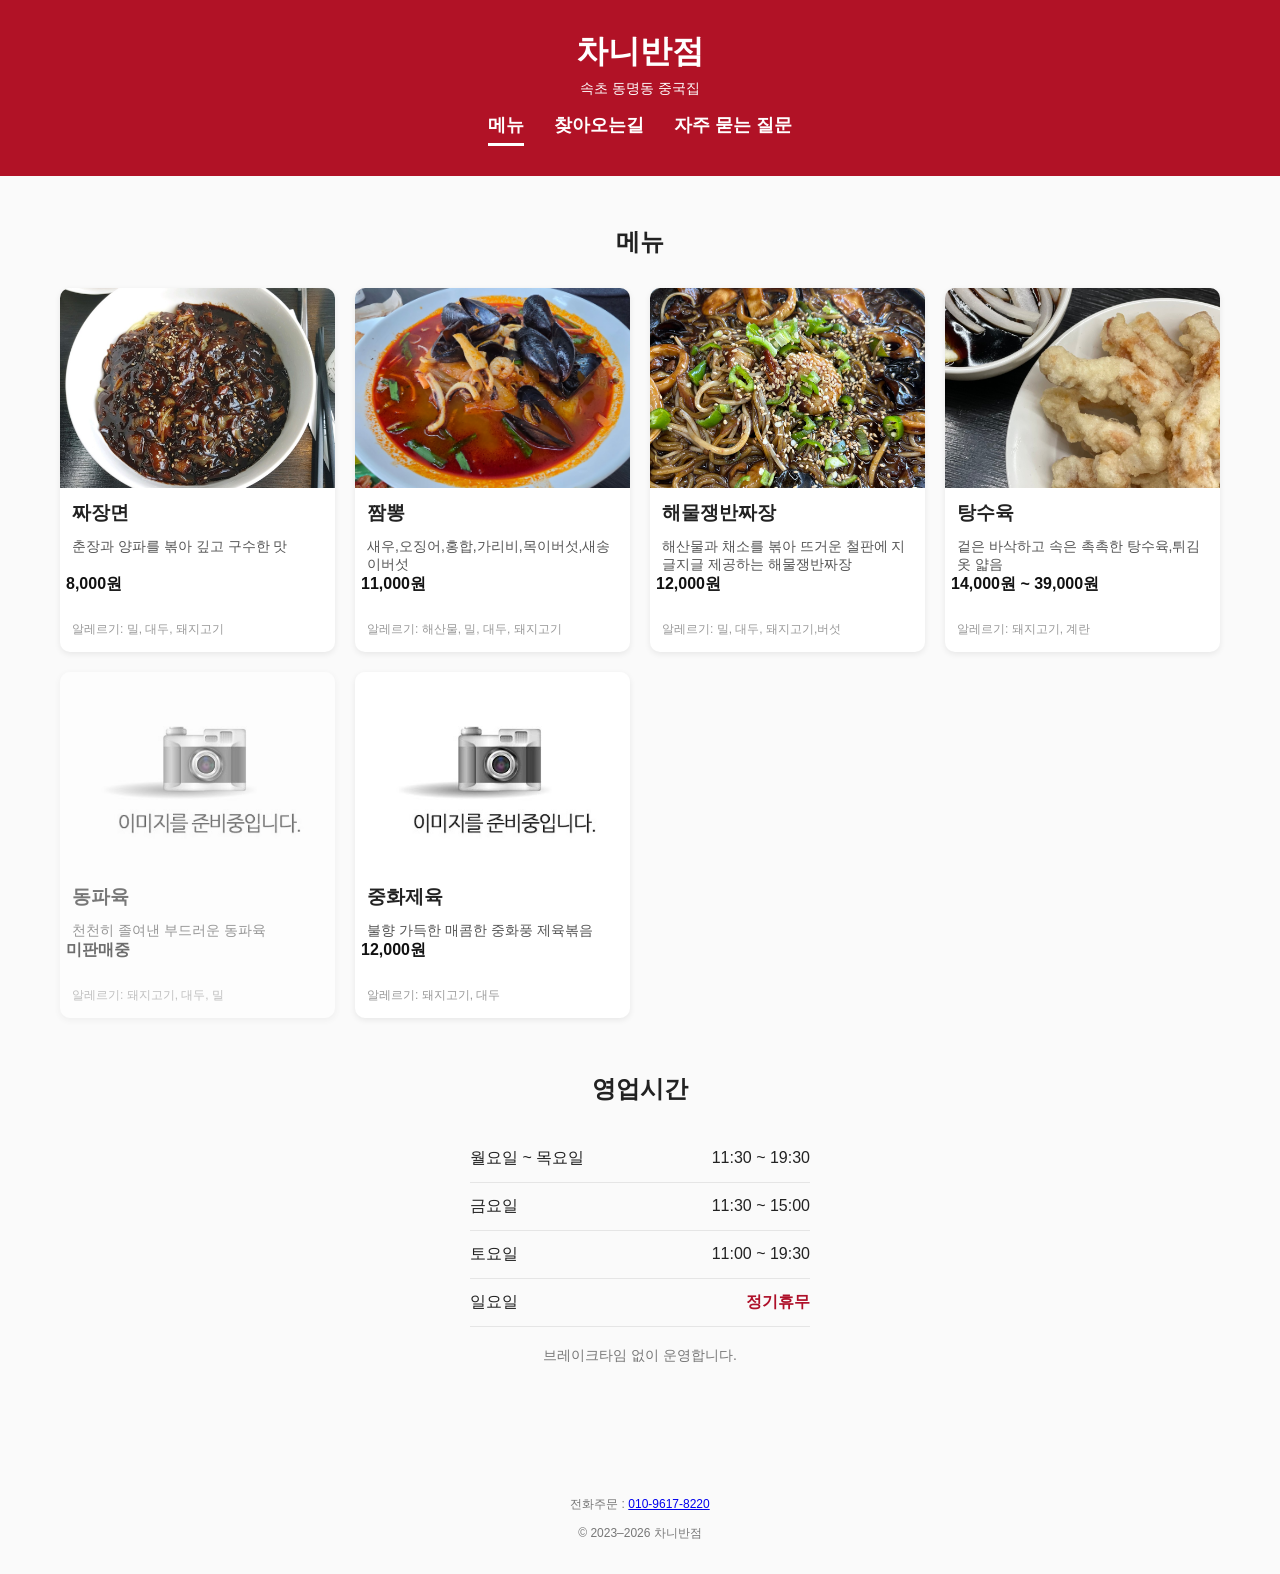
==== index.html @ d5daa942 "홈페이지 FAQ 및 영업시간 개선" ====
<!DOCTYPE html>
<html lang="ko">
<head>
    <meta charset="UTF-8">
    <title>속초 중국집 차니반점 | 짬뽕·짜장면·탕수육·해물쟁반짜장</title>
    <meta name="viewport" content="width=device-width, initial-scale=1.0">
    <meta name="description" content="속초 동명동 속초법원 건너편 차니반점. 해물쟁반짜장(철판짜장)은 뜨거운 철판에 지글지글 제공됩니다. 짬뽕·짜장면·탕수육 메뉴와 영업시간 안내.">
    <meta name="robots" content="index, follow">
    <link rel="canonical" href="https://www.chaniban.co.kr/">
    <meta property="og:type" content="website">
    <meta property="og:locale" content="ko_KR">
    <meta property="og:title" content="속초 중국집 차니반점 | 메뉴 안내">
    <meta property="og:description" content="강원특별자치도 속초시 법대로 20, 인트레빌하버뷰 105호. 짬뽕·짜장면·탕수육·해물쟁반짜장 메뉴 안내.">
    <meta property="og:url" content="https://www.chaniban.co.kr/">
    <link rel="icon" href="/favicon.ico">
    <link rel="icon" type="image/png" sizes="32x32" href="/favicon.png">
    <link rel="stylesheet" href="style.css">
    <script type="application/ld+json">
{
  "@context": "https://schema.org",
  "@type": "Restaurant",
  "@id": "https://www.chaniban.co.kr/#restaurant",
  "name": "차니반점",
  "url": "https://www.chaniban.co.kr/",
  "description": "강원특별자치도 속초시 법대로 20의 중국집. 해물쟁반짜장은 뜨거운 철판에 지글지글 제공하는 철판짜장 스타일의 메뉴이며, 짜장면·짬뽕·탕수육도 판매합니다.",
  "servesCuisine": "중식",
  "address": {
    "@type": "PostalAddress",
    "streetAddress": "법대로 20, 인트레빌하버뷰 105호",
    "addressLocality": "속초시",
    "addressRegion": "강원특별자치도",
    "addressCountry": "KR"
  },

        
  "hasMenu": "https://www.chaniban.co.kr/index.html",
  
        "hasMenuItem": [
    {
      "@type": "MenuItem",
      "name": "짜장면",
      "offers": {
        "@type": "Offer",
        "price": "8000",
        "priceCurrency": "KRW"
      }
    },
    {
      "@type": "MenuItem",
      "name": "짬뽕",
      "offers": {
        "@type": "Offer",
        "price": "11000",
        "priceCurrency": "KRW"
      }
    },
    {
      "@type": "MenuItem",
      "name": "해물쟁반짜장",
      "description": "해산물과 채소를 볶아 뜨거운 철판에 지글지글 제공하는 철판짜장 스타일의 해물쟁반짜장",
      "offers": {
        "@type": "Offer",
        "price": "12000",
        "priceCurrency": "KRW"
      }
    },
    {
      "@type": "MenuItem",
      "name": "중화제육",
      "offers": {
        "@type": "Offer",
        "price": "12000",
        "priceCurrency": "KRW"
      }
    }
  ],
"openingHoursSpecification": [
  {
    "@type": "OpeningHoursSpecification",
    "dayOfWeek": [
      "Monday",
      "Tuesday",
      "Wednesday",
      "Thursday"
    ],
    "opens": "11:30",
    "closes": "19:30"
  },
  {
    "@type": "OpeningHoursSpecification",
    "dayOfWeek": "Friday",
    "opens": "11:30",
    "closes": "15:00"
  },
  {
    "@type": "OpeningHoursSpecification",
    "dayOfWeek": "Saturday",
    "opens": "11:00",
    "closes": "19:30"
  }
]
}
    </script>
</head>
<body>
<header class="header">
    <h1>차니반점</h1>
    <p>속초 동명동 중국집</p>
    <nav class="nav">
        <a href="index.html" class="active">메뉴</a>
        <a href="route.html">찾아오는길</a>
        <a href="board.html">자주 묻는 질문</a>
    </nav>
</header>
<main class="menu-section">
    <h2>메뉴</h2>
    <div class="menu-grid">
        <div class="menu-card">
            <img src="img/jjajang.png" alt="짜장면">
            <h3>짜장면</h3>
            <p class="desc">춘장과 양파를 볶아 깊고 구수한 맛</p>
            <p class="price">8,000원</p>
            <p class="allergy">알레르기: 밀, 대두, 돼지고기</p>
        </div>
        <div class="menu-card">
            <img src="img/jjampong.png" alt="짬뽕">
            <h3>짬뽕</h3>
            <p class="desc">새우,오징어,홍합,가리비,목이버섯,새송이버섯</p>
            <p class="price">11,000원</p>
            <p class="allergy">알레르기: 해산물, 밀, 대두, 돼지고기</p>
        </div>
        <div class="menu-card">
            <img src="img/sea-tray.png" alt="속초 차니반점 해물쟁반짜장, 뜨거운 철판에 제공하는 철판짜장">
            <h3>해물쟁반짜장</h3>
            <p class="desc">해산물과 채소를 볶아 뜨거운 철판에 지글지글 제공하는 해물쟁반짜장</p>
            <p class="price">12,000원</p>
            <p class="allergy">알레르기: 밀, 대두, 돼지고기,버섯</p>
        </div>
        <div class="menu-card">
            <img src="img/tang1.png" alt="탕수육">
            <h3>탕수육</h3>
            <p class="desc">겉은 바삭하고 속은 촉촉한 탕수육,튀김옷 얇음</p>
            <p class="price">14,000원 ~ 39,000원</p>
            <p class="allergy">알레르기: 돼지고기, 계란</p>
        </div>
        <div class="menu-card soldout">
            <img src="img/img_prepa.png" alt="동파육">
            <h3>동파육</h3>
            <p class="desc">천천히 졸여낸 부드러운 동파육</p>
            <p class="price">미판매중</p>
            <p class="allergy">알레르기: 돼지고기, 대두, 밀</p>
        </div>
        <div class="menu-card">
            <img src="img/img_prepa.png" alt="중화제육">
            <h3>중화제육</h3>
            <p class="desc">불향 가득한 매콤한 중화풍 제육볶음</p>
            <p class="price">12,000원</p>
            <p class="allergy">알레르기: 돼지고기, 대두</p>
        </div>
    </div>
   
<section class="business-hours" aria-label="영업시간">
    <h2>영업시간</h2>
    <div class="hours-list">
        <div><span>월요일 ~ 목요일</span><span>11:30 ~ 19:30</span></div>
        <div><span>금요일</span><span>11:30 ~ 15:00</span></div>
        <div><span>토요일</span><span>11:00 ~ 19:30</span></div>
        <div><span>일요일</span><span class="closed">정기휴무</span></div>
    </div>
    <p class="hours-note">브레이크타임 없이 운영합니다.</p>
</section>

</main>
<footer class="footer">
    <p>전화주문 : <a href="tel:01096178220">010-9617-8220</a></p>
    <p>© 2023–<span id="year"></span> 차니반점</p>
</footer>
<script>
    document.getElementById('year').textContent = new Date().getFullYear();
</script>
</body>
</html>
---- style.css ----
* {
    box-sizing: border-box;
}

body {
    margin: 0;
    font-family: -apple-system, BlinkMacSystemFont, "Noto Sans KR", sans-serif;
    background: #fafafa;
    color: #222;
}

.header {
    background: #b11226;
    color: #fff;
    text-align: center;
    padding: 30px 20px;
}

.header h1 {
    margin: 0;
    font-size: 32px;
}

.header p {
    margin: 6px 0 15px;
    font-size: 14px;
}

.nav {
    display: flex;
    justify-content: center;
    gap: 30px;
}

.nav a {
    color: #fff;
    text-decoration: none;
    font-weight: bold;
    font-size: 18px;
    padding-bottom: 6px;
}

.nav a.active {
    border-bottom: 3px solid #fff;
}

.menu-section {
    max-width: 1200px;
    margin: 50px auto;
    padding: 0 20px;
}

.menu-section h2 {
    text-align: center;
    margin-bottom: 30px;
}

.menu-grid {
    display: grid;
    grid-template-columns: repeat(4, 1fr);
    gap: 20px;
}

.menu-card {
    background: #fff;
    border-radius: 10px;
    box-shadow: 0 2px 6px rgba(0,0,0,0.08);
    overflow: hidden;
    display: flex;
    flex-direction: column;
}

.menu-card img {
    width: 100%;
    height: 200px;
    background: #e5e5e5;
    object-fit: cover;
}

.menu-card h3 {
    margin: 12px;
}

.menu-card .desc {
    margin: 0 12px;
    font-size: 14px;
    color: #555;
}

.menu-card .price {
    margin-top: auto;
    font-weight: 700;
    color: #111;
    padding-left: 6px;
}

.menu-card .allergy {
    margin: 10px 12px 14px;
    font-size: 12px;
    color: #999;
}

.menu-card.soldout {
    opacity: 0.6;
}

.info-section {
    max-width: 800px;
    margin: 50px auto;
    padding: 0 20px;
    text-align: center;
}

.info-section a {
    color: #b11226;
    text-decoration: none;
    font-weight: bold;
}

.map {
    margin-top: 30px;
    border-radius: 10px;
    overflow: hidden;
}

.footer {
    text-align: center;
    padding: 20px;
    font-size: 12px;
    color: #777;
}

@media (max-width: 900px) {
    .menu-grid {
        grid-template-columns: repeat(2, 1fr);
    }
}

@media (max-width: 480px) {
    .menu-grid {
        grid-template-columns: 1fr;
    }
}


/* 영업시간 디자인 */
.business-hours {
    text-align: center;
    padding: 35px 20px;
}

.hours-list {
    max-width: 340px;
    margin: 25px auto 0;
}

.hours-list > div {
    display: flex;
    justify-content: space-between;
    align-items: center;
    gap: 20px;
    padding: 13px 0;
    border-bottom: 1px solid #e5e5e5;
    font-size: 16px;
}

.hours-list .closed {
    color: #ae1029;
    font-weight: bold;
}

.hours-note {
    margin-top: 20px;
    color: #777;
    font-size: 14px;
}
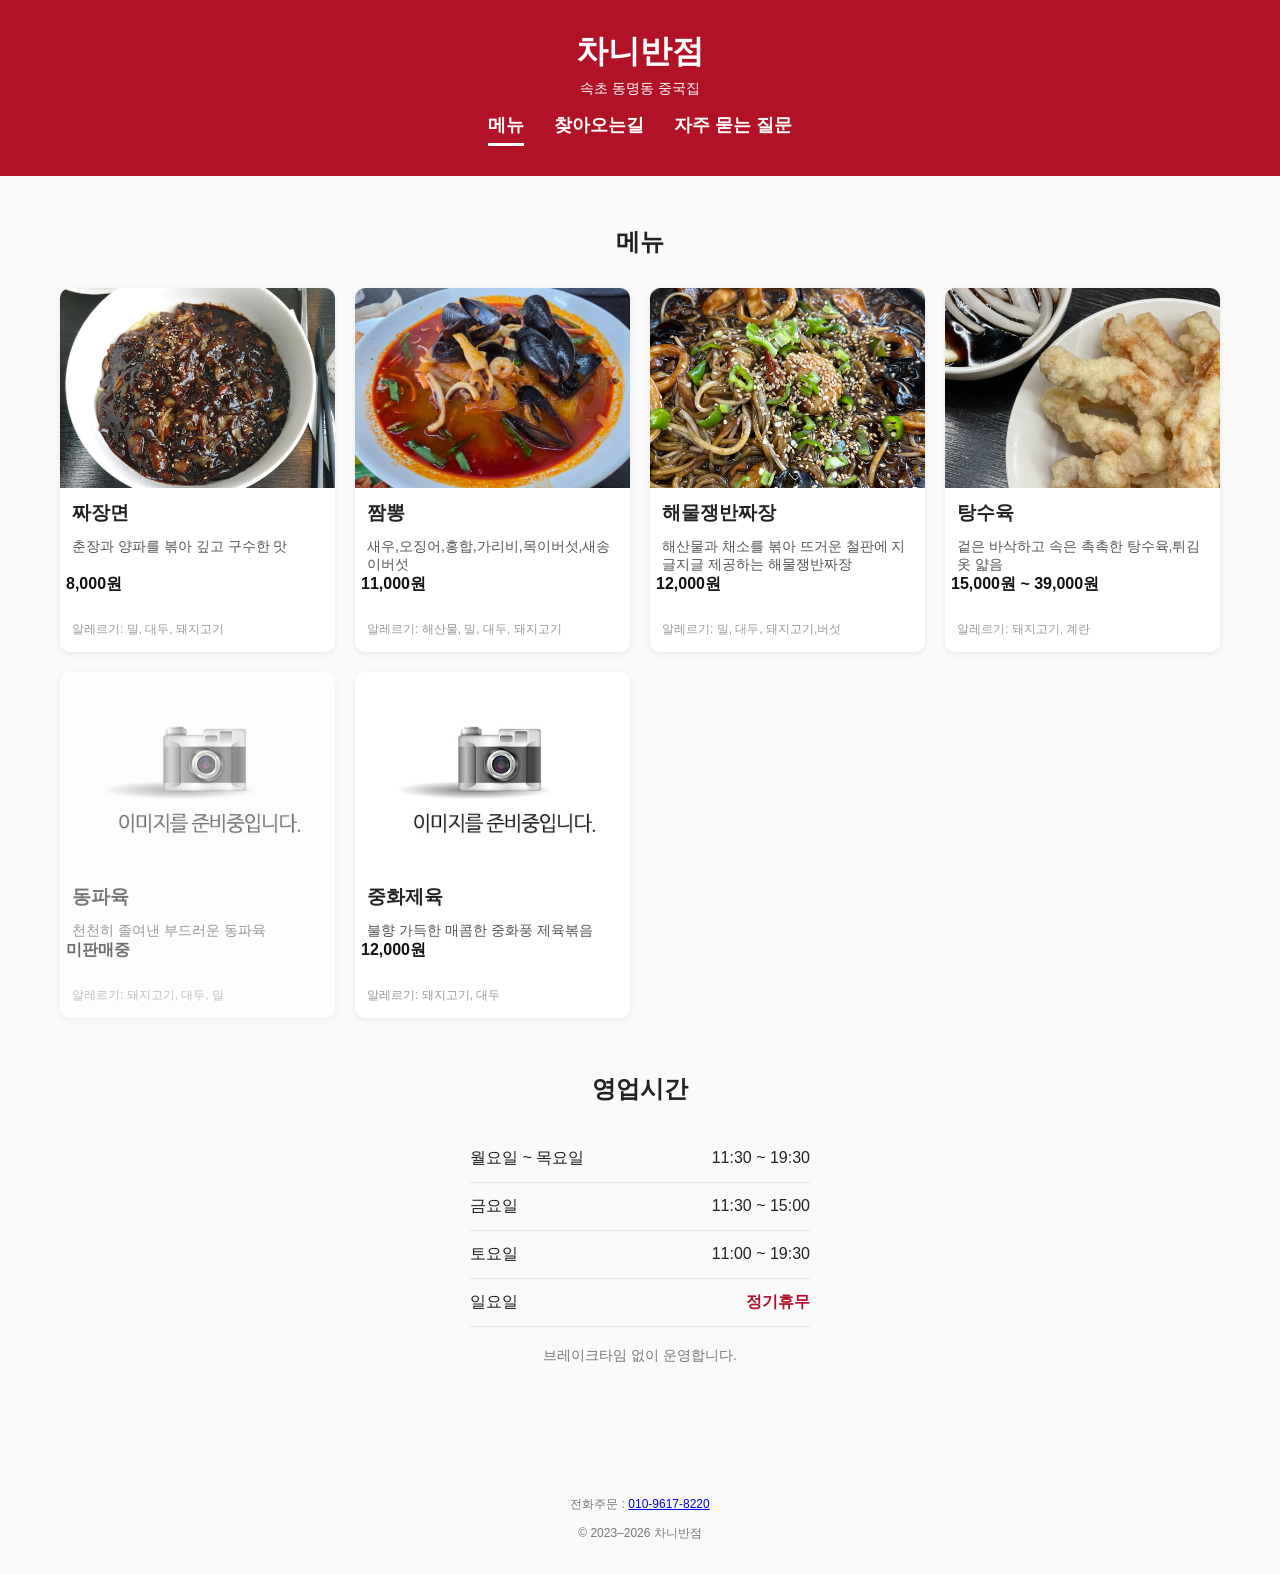
==== commit 5fcb463e: "탕수육 가격수정" ====
--- a/index.html
+++ b/index.html
@@ -140,7 +140,7 @@
             <img src="img/tang1.png" alt="탕수육">
             <h3>탕수육</h3>
             <p class="desc">겉은 바삭하고 속은 촉촉한 탕수육,튀김옷 얇음</p>
-            <p class="price">14,000원 ~ 39,000원</p>
+            <p class="price">15,000원 ~ 39,000원</p>
             <p class="allergy">알레르기: 돼지고기, 계란</p>
         </div>
         <div class="menu-card soldout">
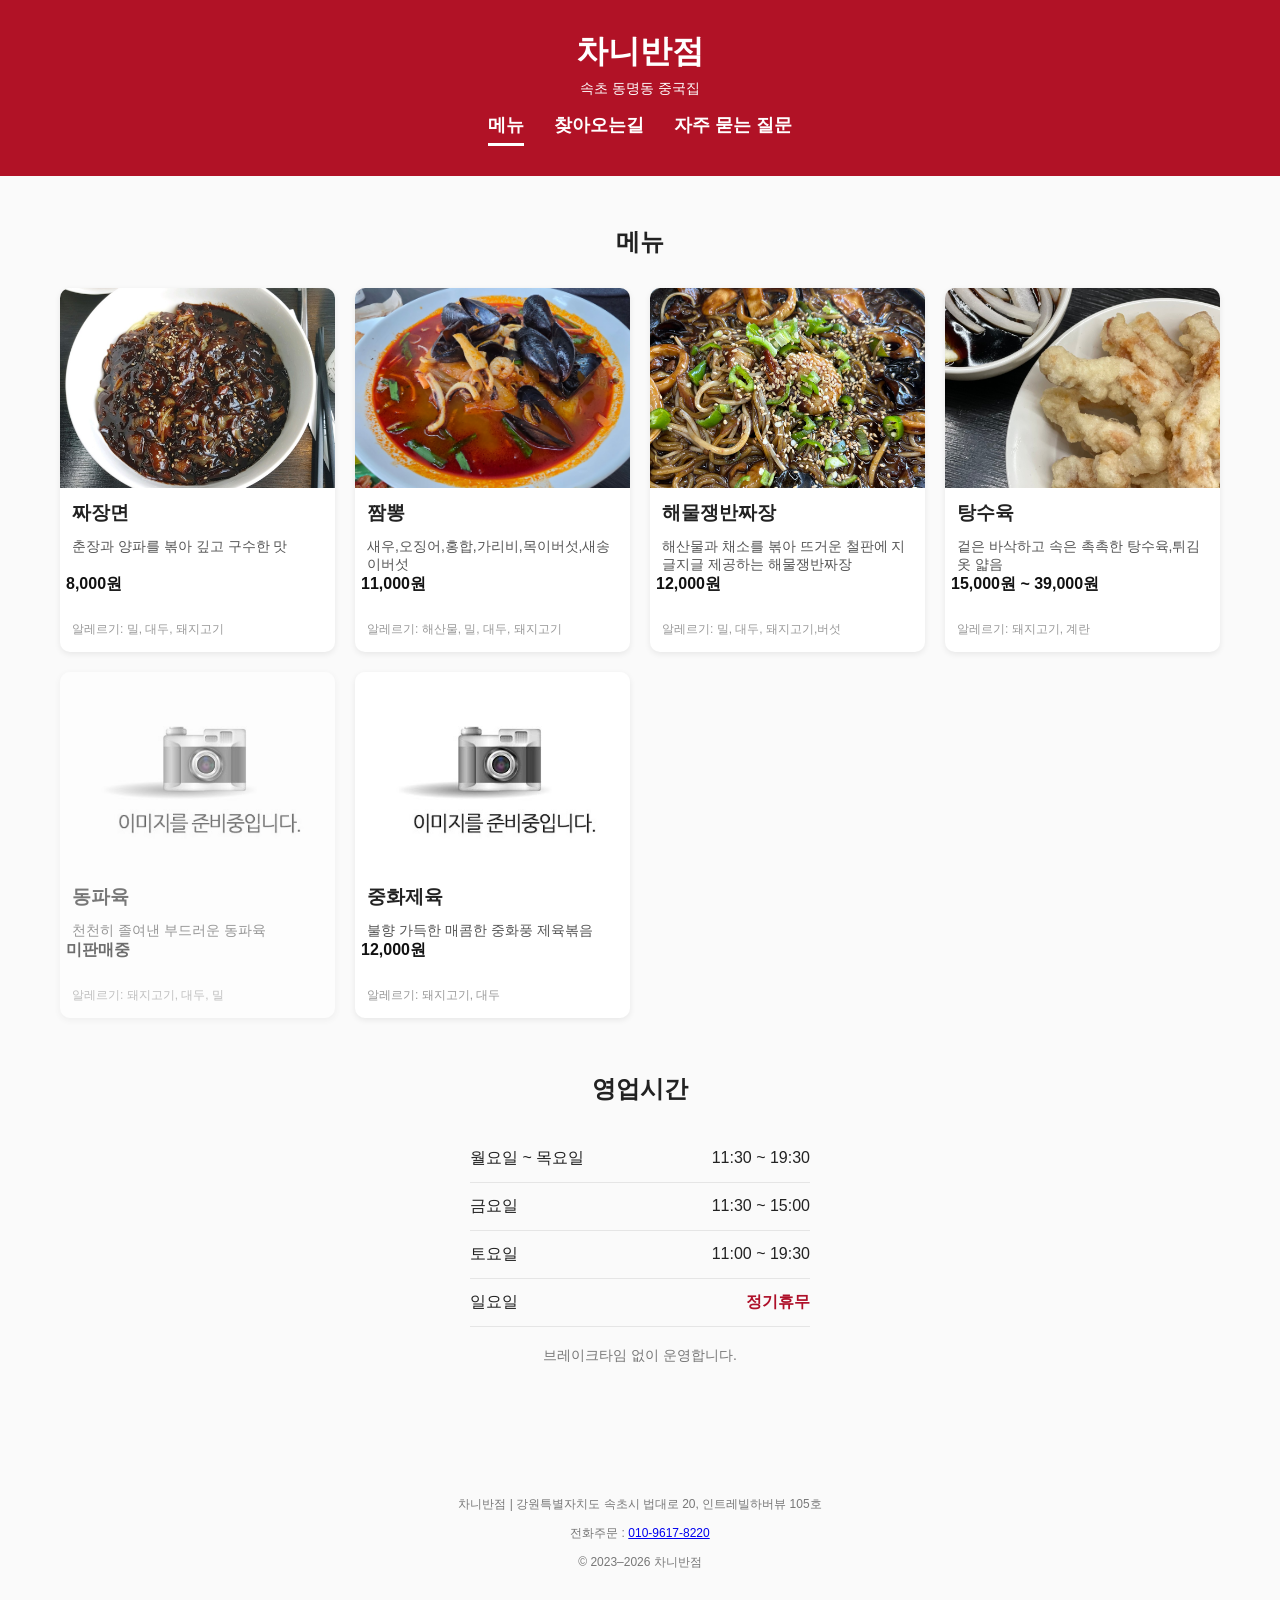
==== commit 90d4f9d1: "faq board -> faq로링크변경" ====
--- a/index.html
+++ b/index.html
@@ -22,6 +22,7 @@
   "@id": "https://www.chaniban.co.kr/#restaurant",
   "name": "차니반점",
   "url": "https://www.chaniban.co.kr/",
+  "telephone": "+82-10-9617-8220",
   "description": "강원특별자치도 속초시 법대로 20의 중국집. 해물쟁반짜장은 뜨거운 철판에 지글지글 제공하는 철판짜장 스타일의 메뉴이며, 짜장면·짬뽕·탕수육도 판매합니다.",
   "servesCuisine": "중식",
   "address": {
@@ -31,11 +32,8 @@
     "addressRegion": "강원특별자치도",
     "addressCountry": "KR"
   },
-
-        
-  "hasMenu": "https://www.chaniban.co.kr/index.html",
-  
-        "hasMenuItem": [
+  "hasMenu": "https://www.chaniban.co.kr/",
+  "hasMenuItem": [
     {
       "@type": "MenuItem",
       "name": "짜장면",
@@ -66,6 +64,17 @@
     },
     {
       "@type": "MenuItem",
+      "name": "탕수육",
+      "description": "겉은 바삭하고 속은 촉촉한 탕수육",
+      "offers": {
+        "@type": "AggregateOffer",
+        "lowPrice": "15000",
+        "highPrice": "39000",
+        "priceCurrency": "KRW"
+      }
+    },
+    {
+      "@type": "MenuItem",
       "name": "중화제육",
       "offers": {
         "@type": "Offer",
@@ -74,31 +83,31 @@
       }
     }
   ],
-"openingHoursSpecification": [
-  {
-    "@type": "OpeningHoursSpecification",
-    "dayOfWeek": [
-      "Monday",
-      "Tuesday",
-      "Wednesday",
-      "Thursday"
-    ],
-    "opens": "11:30",
-    "closes": "19:30"
-  },
-  {
-    "@type": "OpeningHoursSpecification",
-    "dayOfWeek": "Friday",
-    "opens": "11:30",
-    "closes": "15:00"
-  },
-  {
-    "@type": "OpeningHoursSpecification",
-    "dayOfWeek": "Saturday",
-    "opens": "11:00",
-    "closes": "19:30"
-  }
-]
+  "openingHoursSpecification": [
+    {
+      "@type": "OpeningHoursSpecification",
+      "dayOfWeek": [
+        "Monday",
+        "Tuesday",
+        "Wednesday",
+        "Thursday"
+      ],
+      "opens": "11:30",
+      "closes": "19:30"
+    },
+    {
+      "@type": "OpeningHoursSpecification",
+      "dayOfWeek": "Friday",
+      "opens": "11:30",
+      "closes": "15:00"
+    },
+    {
+      "@type": "OpeningHoursSpecification",
+      "dayOfWeek": "Saturday",
+      "opens": "11:00",
+      "closes": "19:30"
+    }
+  ]
 }
     </script>
 </head>
@@ -109,7 +118,7 @@
     <nav class="nav">
         <a href="index.html" class="active">메뉴</a>
         <a href="route.html">찾아오는길</a>
-        <a href="board.html">자주 묻는 질문</a>
+        <a href="faq.html">자주 묻는 질문</a>
     </nav>
 </header>
 <main class="menu-section">
@@ -172,6 +181,7 @@
 
 </main>
 <footer class="footer">
+    <p>차니반점 | 강원특별자치도 속초시 법대로 20, 인트레빌하버뷰 105호</p>
     <p>전화주문 : <a href="tel:01096178220">010-9617-8220</a></p>
     <p>© 2023–<span id="year"></span> 차니반점</p>
 </footer>
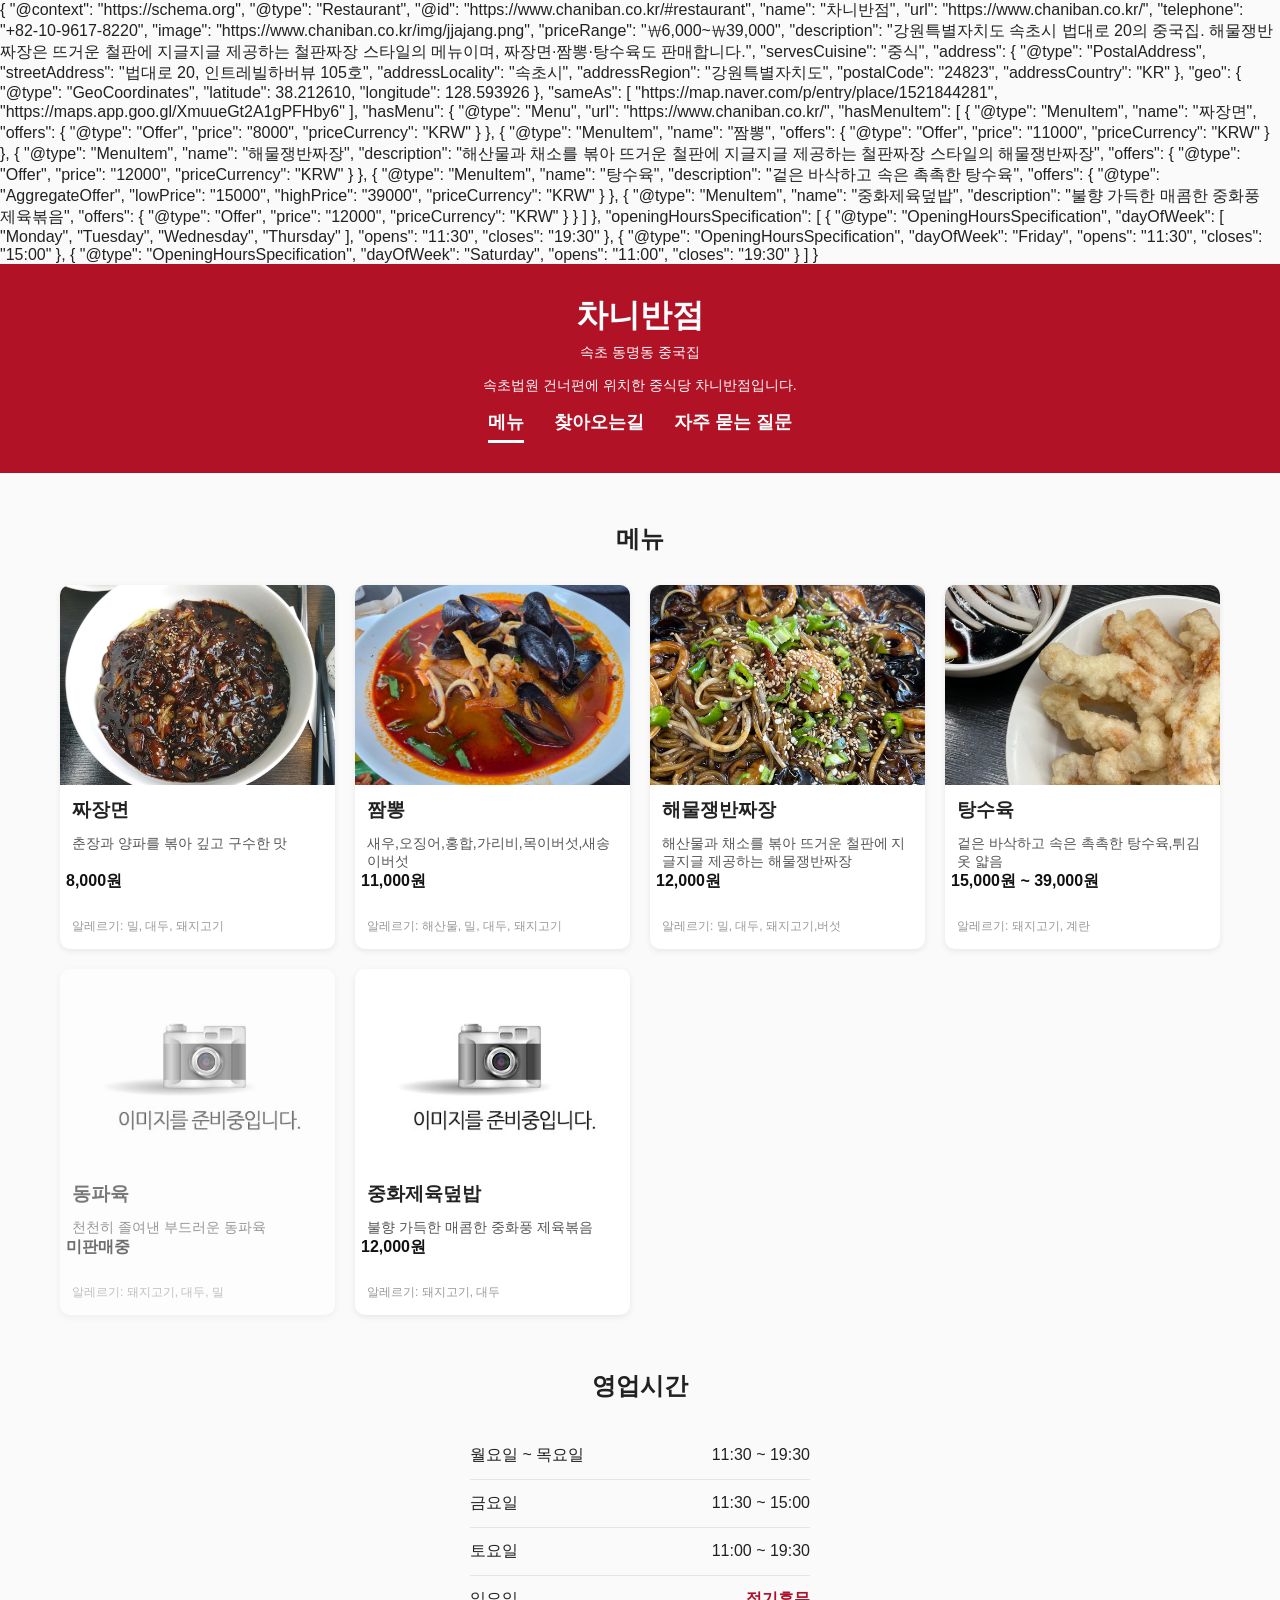
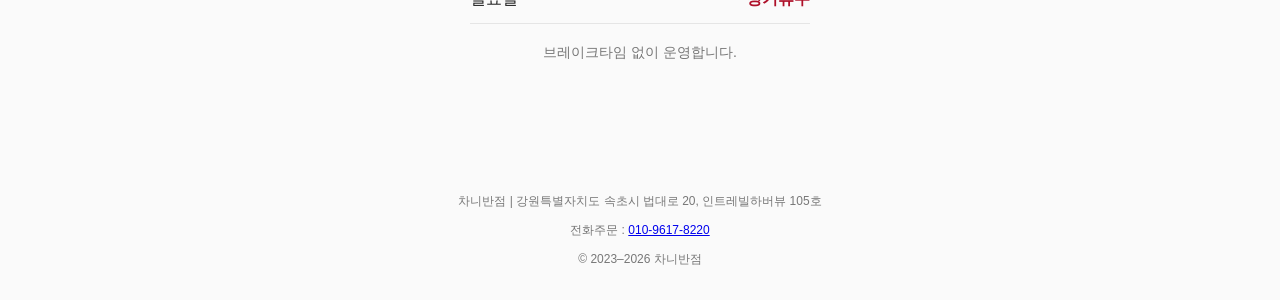
==== commit bee263b4: "seo 수정" ====
--- a/index.html
+++ b/index.html
@@ -2,6 +2,9 @@
 <html lang="ko">
 <head>
     <meta charset="UTF-8">
+    <meta property="og:image" content="https://www.chaniban.co.kr/img/jjajang.png">
+<meta property="og:image:alt" content="속초 차니반점 짜장면">
+<meta name="twitter:card" content="summary_large_image">
     <title>속초 중국집 차니반점 | 짬뽕·짜장면·탕수육·해물쟁반짜장</title>
     <meta name="viewport" content="width=device-width, initial-scale=1.0">
     <meta name="description" content="속초 동명동 속초법원 건너편 차니반점. 해물쟁반짜장(철판짜장)은 뜨거운 철판에 지글지글 제공됩니다. 짬뽕·짜장면·탕수육 메뉴와 영업시간 안내.">
@@ -16,6 +19,46 @@
     <link rel="icon" type="image/png" sizes="32x32" href="/favicon.png">
     <link rel="stylesheet" href="style.css">
     <script type="application/ld+json">
+<script type="application/ld+json">
+{
+  "@context": "https://schema.org",
+  "@type": "FAQPage",
+  "about": { "@id": "https://www.chaniban.co.kr/#restaurant" },
+  "mainEntity": [
+    {
+      "@type": "Question",
+      "name": "해물쟁반짜장은 뭐예요?",
+      "acceptedAnswer": { "@type": "Answer", "text": "해물쟁반짜장은 오징어, 새우, 가리비, 홍합과 채소를 함께 볶아 만든 짜장면으로, 뜨거운 철판에 지글지글 제공되는 차니반점의 대표 메뉴입니다. 가격은 12,000원입니다." }
+    },
+    {
+      "@type": "Question",
+      "name": "포장 되나요?",
+      "acceptedAnswer": { "@type": "Answer", "text": "네, 차니반점은 모든 메뉴 포장이 가능합니다. 미리 전화(010-9617-8220)로 주문하시면 기다리는 시간을 줄일 수 있습니다." }
+    },
+    {
+      "@type": "Question",
+      "name": "아이가 먹을 수 있는 메뉴는?",
+      "acceptedAnswer": { "@type": "Answer", "text": "짜장면과 탕수육을 추천합니다. 탕수육은 튀김옷이 얇습니다. 짬뽕과 중화제육덮밥은 매콤하니 참고해 주세요." }
+    },
+    {
+      "@type": "Question",
+      "name": "짬뽕 맵기는 어느 정도인가요?",
+      "acceptedAnswer": { "@type": "Answer", "text": "차니반점 짬뽕은 칼칼한 매운맛으로, 신라면과 비슷한 정도입니다. 매운맛은 개인에 따라 다르게 느껴질 수 있습니다." }
+    },
+    {
+      "@type": "Question",
+      "name": "공휴일에도 영업하나요?",
+      "acceptedAnswer": { "@type": "Answer", "text": "여기에 확정한 공휴일 영업 기준을 적으세요." }
+    },
+    {
+      "@type": "Question",
+      "name": "라스트 오더는 몇 시인가요?",
+      "acceptedAnswer": { "@type": "Answer", "text": "라스트 오더는 영업 종료 30분 전입니다. 월~목요일 19:00, 금요일 14:30, 토요일 19:00입니다. 일요일은 정기휴무입니다." }
+    }
+  ]
+}
+</script>
+
 {
   "@context": "https://schema.org",
   "@type": "Restaurant",
@@ -23,16 +66,30 @@
   "name": "차니반점",
   "url": "https://www.chaniban.co.kr/",
   "telephone": "+82-10-9617-8220",
+  "image": "https://www.chaniban.co.kr/img/jjajang.png",
+  "priceRange": "₩6,000~₩39,000",
   "description": "강원특별자치도 속초시 법대로 20의 중국집. 해물쟁반짜장은 뜨거운 철판에 지글지글 제공하는 철판짜장 스타일의 메뉴이며, 짜장면·짬뽕·탕수육도 판매합니다.",
   "servesCuisine": "중식",
   "address": {
     "@type": "PostalAddress",
     "streetAddress": "법대로 20, 인트레빌하버뷰 105호",
     "addressLocality": "속초시",
-    "addressRegion": "강원특별자치도",
-    "addressCountry": "KR"
+   "addressRegion": "강원특별자치도",
+"postalCode": "24823",
+"addressCountry": "KR"
   },
-  "hasMenu": "https://www.chaniban.co.kr/",
+  "geo": {
+  "@type": "GeoCoordinates",
+  "latitude": 38.212610,
+  "longitude": 128.593926
+},
+"sameAs": [
+  "https://map.naver.com/p/entry/place/1521844281",
+  "https://maps.app.goo.gl/XmuueGt2A1gPFHby6"
+],
+ "hasMenu": {
+  "@type": "Menu",
+  "url": "https://www.chaniban.co.kr/",
   "hasMenuItem": [
     {
       "@type": "MenuItem",
@@ -73,16 +130,19 @@
         "priceCurrency": "KRW"
       }
     },
-    {
-      "@type": "MenuItem",
-      "name": "중화제육",
-      "offers": {
-        "@type": "Offer",
-        "price": "12000",
-        "priceCurrency": "KRW"
-      }
-    }
-  ],
+   {
+  "@type": "MenuItem",
+  "name": "중화제육덮밥",
+  "description": "불향 가득한 매콤한 중화풍 제육볶음",
+  "offers": {
+    "@type": "Offer",
+    "price": "12000",
+    "priceCurrency": "KRW"
+  }
+}
+    
+  ]
+ },
   "openingHoursSpecification": [
     {
       "@type": "OpeningHoursSpecification",
@@ -115,6 +175,7 @@
 <header class="header">
     <h1>차니반점</h1>
     <p>속초 동명동 중국집</p>
+    <p>속초법원 건너편에 위치한 중식당 차니반점입니다.</p>
     <nav class="nav">
         <a href="index.html" class="active">메뉴</a>
         <a href="route.html">찾아오는길</a>
@@ -125,14 +186,18 @@
     <h2>메뉴</h2>
     <div class="menu-grid">
         <div class="menu-card">
-            <img src="img/jjajang.png" alt="짜장면">
+            <img src="img/jjajang.png"
+     alt="속초 차니반점에서 판매하는 짜장면"
+     width="1024"
+     height="1280"
+     decoding="async">
             <h3>짜장면</h3>
             <p class="desc">춘장과 양파를 볶아 깊고 구수한 맛</p>
             <p class="price">8,000원</p>
             <p class="allergy">알레르기: 밀, 대두, 돼지고기</p>
         </div>
         <div class="menu-card">
-            <img src="img/jjampong.png" alt="짬뽕">
+            <img src="img/jjampong.png" alt="속초 차니반점의 해산물이 들어간 짬뽕">
             <h3>짬뽕</h3>
             <p class="desc">새우,오징어,홍합,가리비,목이버섯,새송이버섯</p>
             <p class="price">11,000원</p>
@@ -160,8 +225,8 @@
             <p class="allergy">알레르기: 돼지고기, 대두, 밀</p>
         </div>
         <div class="menu-card">
-            <img src="img/img_prepa.png" alt="중화제육">
-            <h3>중화제육</h3>
+            <img src="img/img_prepa.png" alt="중화제육덮밥">
+            <h3>중화제육덮밥</h3>
             <p class="desc">불향 가득한 매콤한 중화풍 제육볶음</p>
             <p class="price">12,000원</p>
             <p class="allergy">알레르기: 돼지고기, 대두</p>
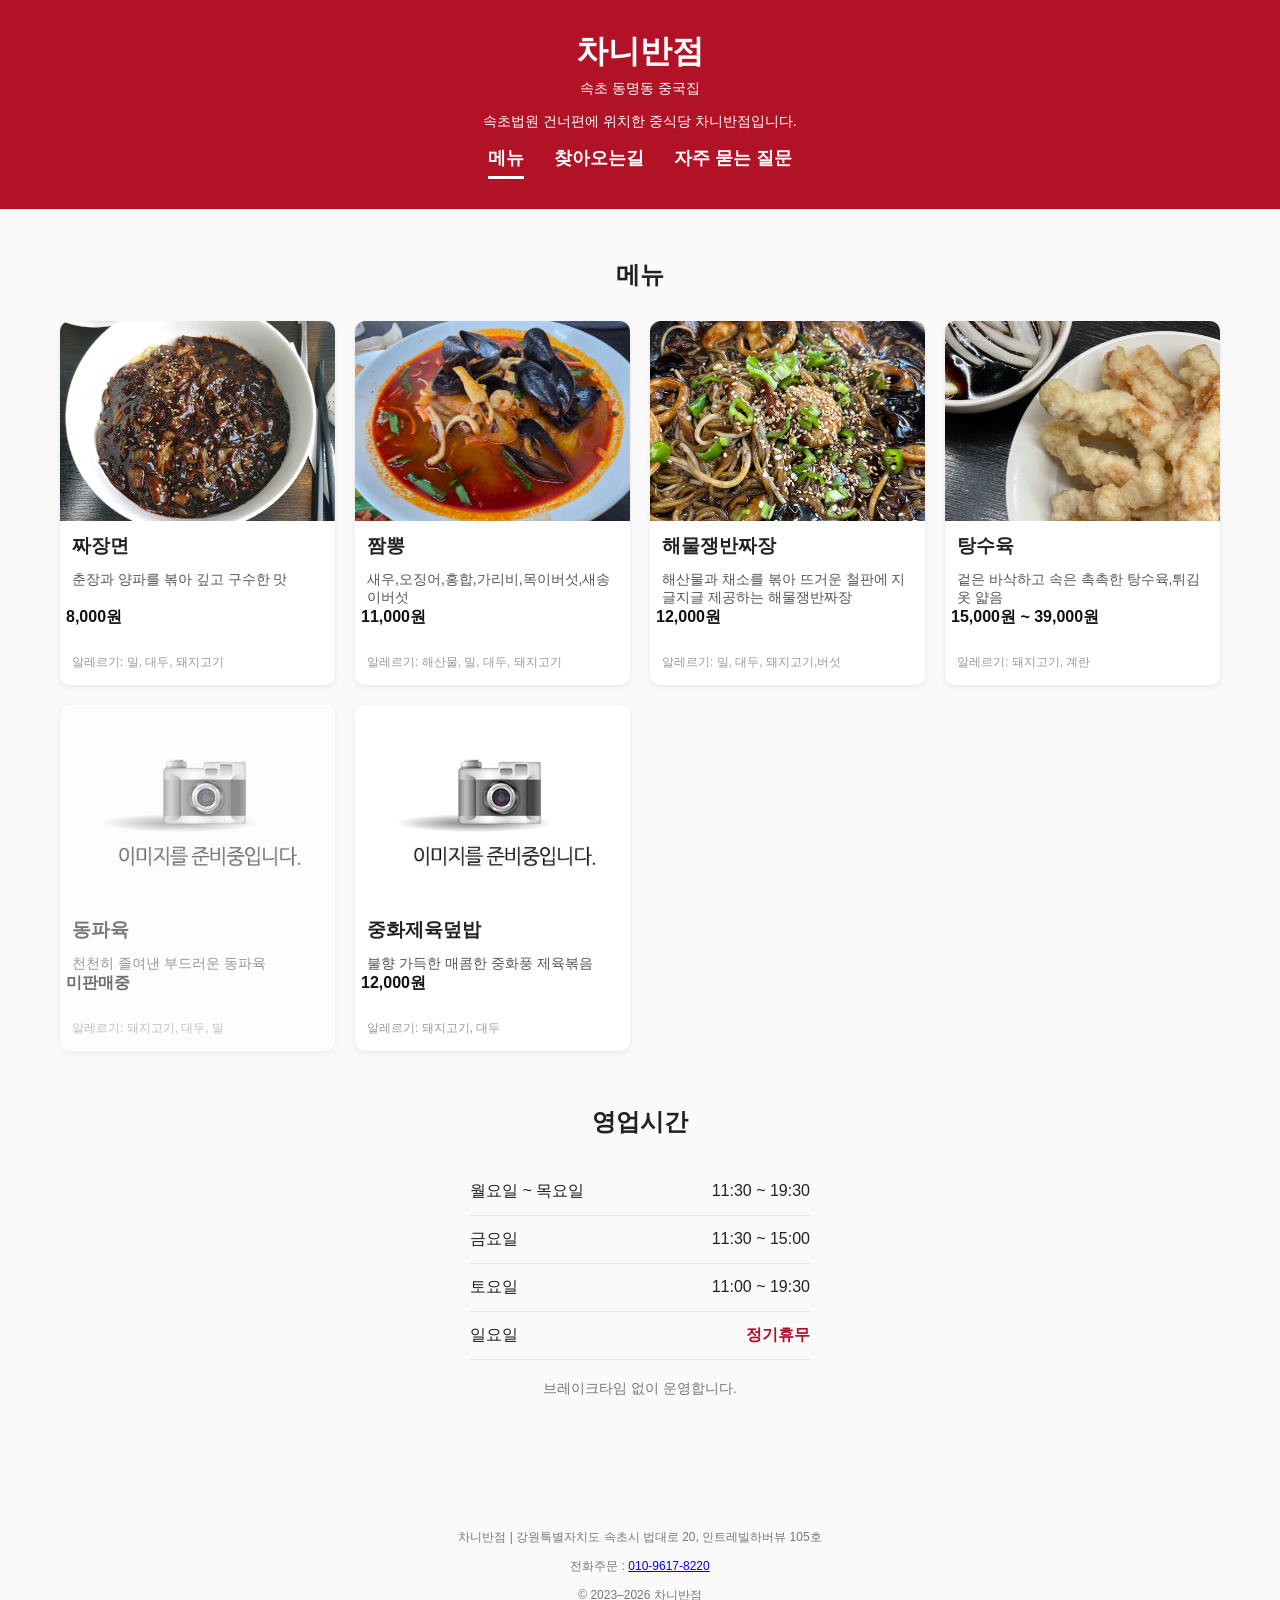
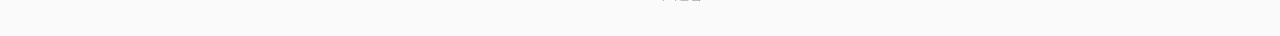
==== commit 1f184d22: "Fix JSON-LD script tags in index.html" ====
--- a/index.html
+++ b/index.html
@@ -18,7 +18,7 @@
     <link rel="icon" href="/favicon.ico">
     <link rel="icon" type="image/png" sizes="32x32" href="/favicon.png">
     <link rel="stylesheet" href="style.css">
-    <script type="application/ld+json">
+    
 <script type="application/ld+json">
 {
   "@context": "https://schema.org",
@@ -58,7 +58,7 @@
   ]
 }
 </script>
-
+<script type="application/ld+json">
 {
   "@context": "https://schema.org",
   "@type": "Restaurant",
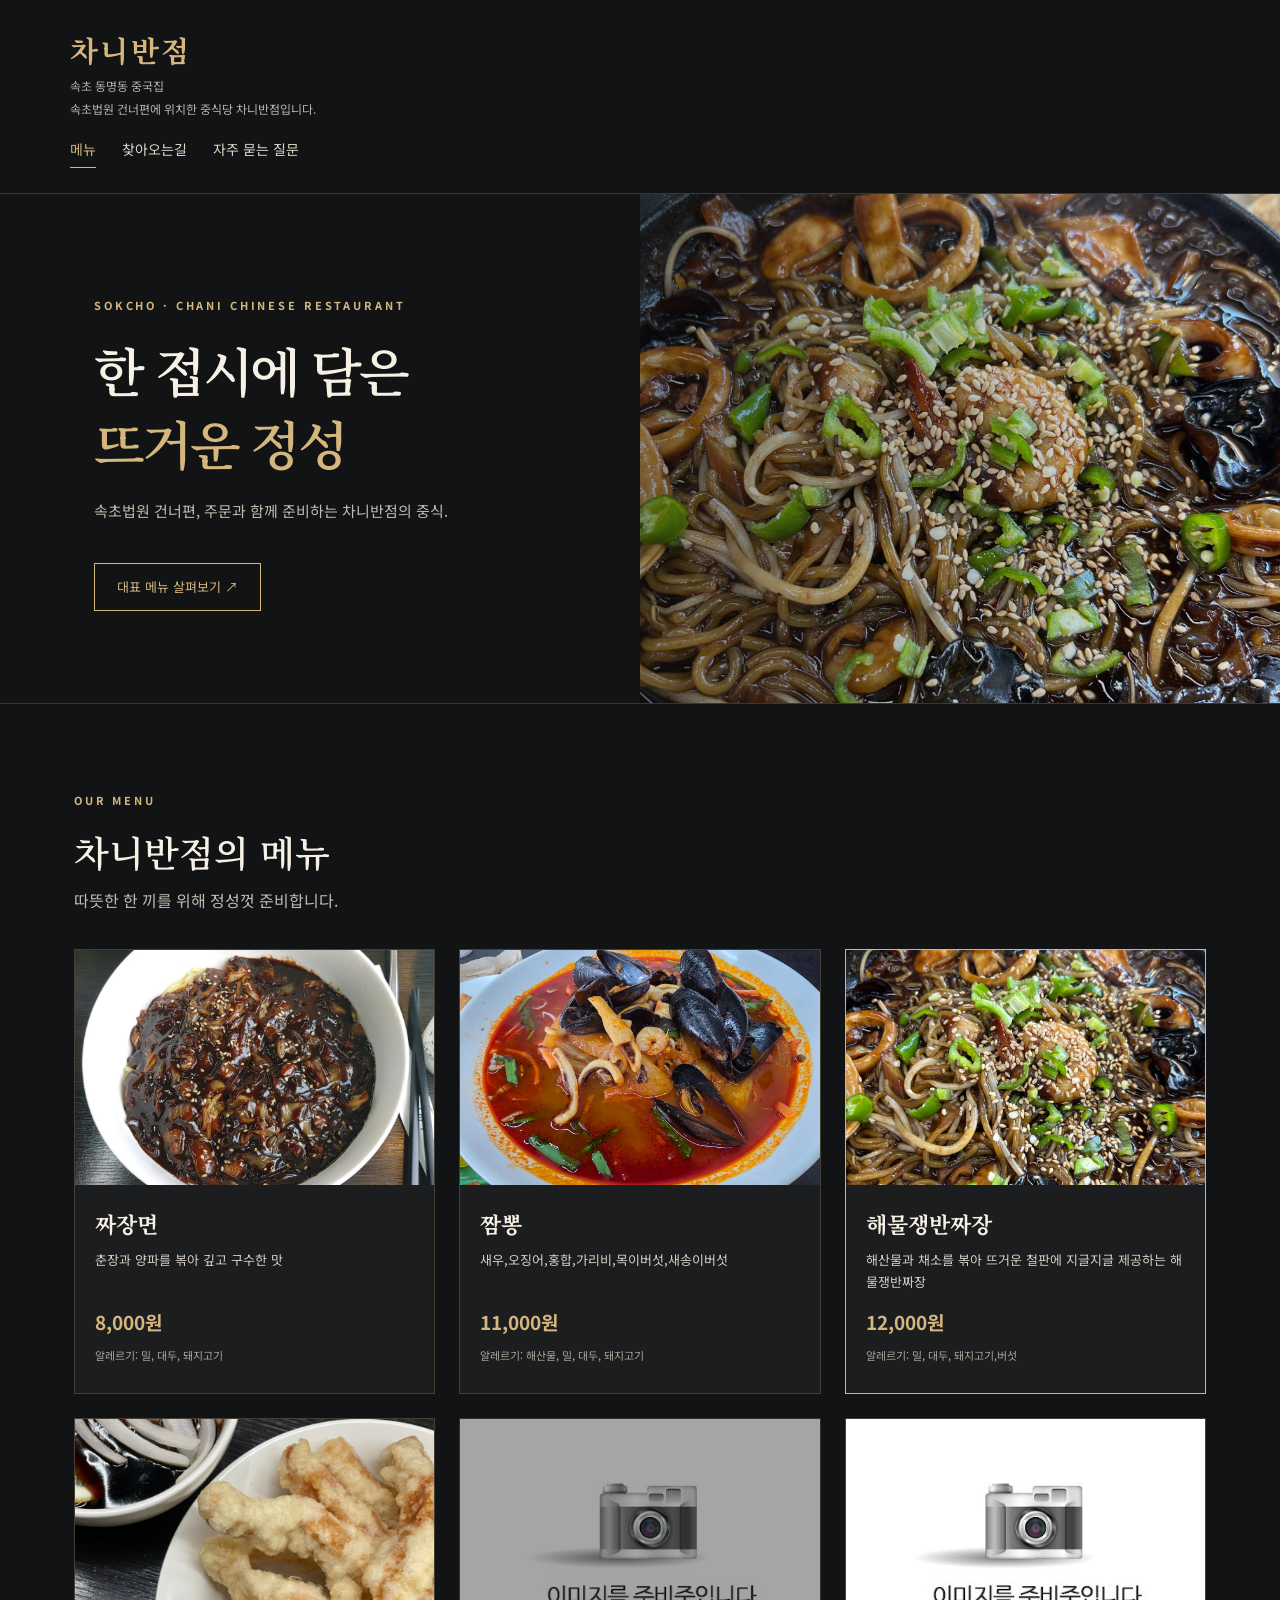
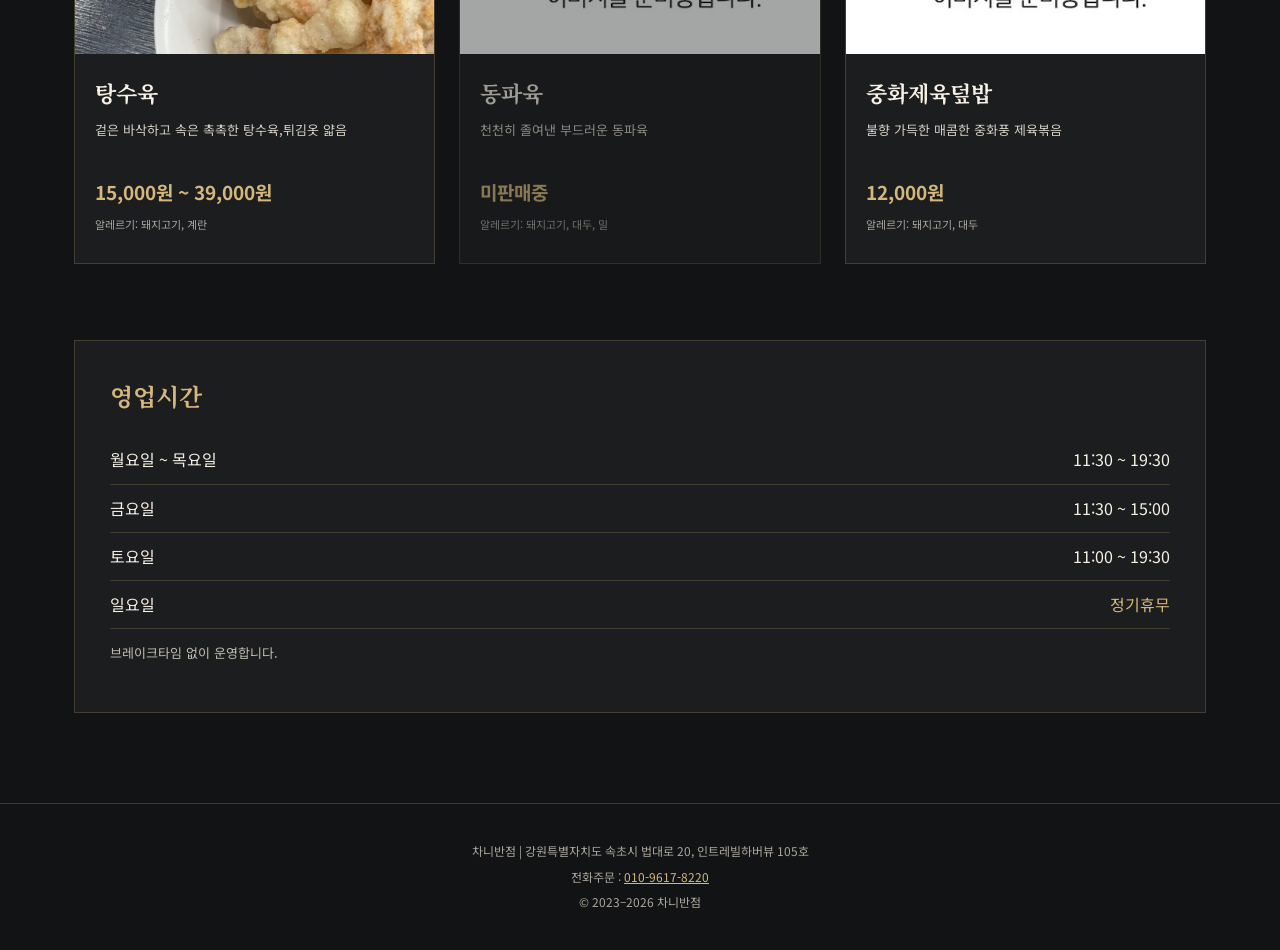
==== commit 76a5421d: "261107 update" ====
--- a/index.html
+++ b/index.html
@@ -17,7 +17,7 @@
     <meta property="og:url" content="https://www.chaniban.co.kr/">
     <link rel="icon" href="/favicon.ico">
     <link rel="icon" type="image/png" sizes="32x32" href="/favicon.png">
-    <link rel="stylesheet" href="style.css">
+    <link rel="stylesheet" href="css/style.css">
     
 <script type="application/ld+json">
 {
@@ -182,8 +182,19 @@
         <a href="faq.html">자주 묻는 질문</a>
     </nav>
 </header>
-<main class="menu-section">
-    <h2>메뉴</h2>
+<section class="hero" aria-labelledby="hero-title">
+  <div class="hero-inner">
+    <p class="eyebrow">SOKCHO · CHANI CHINESE RESTAURANT</p>
+    <h2 id="hero-title">한 접시에 담은<br><em>뜨거운 정성</em></h2>
+    <p class="hero-copy">속초법원 건너편, 주문과 함께 준비하는 차니반점의 중식.</p>
+    <a class="hero-link" href="#signature">대표 메뉴 살펴보기 <span aria-hidden="true">↗</span></a>
+  </div>
+  <div class="hero-photo" role="img" aria-label="차니반점 해물쟁반짜장 사진"></div>
+</section>
+<main class="menu-section" id="signature">
+    <p class="section-kicker">OUR MENU</p>
+    <h2>차니반점의 메뉴</h2>
+    <p class="section-intro">따뜻한 한 끼를 위해 정성껏 준비합니다.</p>
     <div class="menu-grid">
         <div class="menu-card">
             <img src="img/jjajang.png"
@@ -203,7 +214,7 @@
             <p class="price">11,000원</p>
             <p class="allergy">알레르기: 해산물, 밀, 대두, 돼지고기</p>
         </div>
-        <div class="menu-card">
+        <div class="menu-card signature-card">
             <img src="img/sea-tray.png" alt="속초 차니반점 해물쟁반짜장, 뜨거운 철판에 제공하는 철판짜장">
             <h3>해물쟁반짜장</h3>
             <p class="desc">해산물과 채소를 볶아 뜨거운 철판에 지글지글 제공하는 해물쟁반짜장</p>
--- a/css/style.css
+++ b/css/style.css
@@ -0,0 +1,33 @@
+@import url('https://fonts.googleapis.com/css2?family=Noto+Sans+KR:wght@400;500;600;700&family=Noto+Serif+KR:wght@400;600;700&display=swap');
+:root{--ink:#111314;--panel:#1b1d1e;--panel2:#242627;--gold:#d5b77d;--cream:#f6f0e5;--muted:#c0bbb0;--line:rgba(213,183,125,.22)}
+*{box-sizing:border-box}html{scroll-behavior:smooth}body{margin:0;background:var(--ink);color:var(--cream);font-family:'Noto Sans KR',sans-serif;line-height:1.7}a{color:inherit}img{max-width:100%;display:block}.header{padding:25px max(24px,calc((100vw - 1140px)/2));border-bottom:1px solid var(--line);background:#111314}.header h1{font-family:'Noto Serif KR',serif;font-size:29px;letter-spacing:.08em;color:var(--gold);margin:0}.header>p{margin:2px 0;color:#b9b4ab;font-size:12px}.nav{display:flex;gap:26px;flex-wrap:wrap;margin-top:19px}.nav a{text-decoration:none;font-size:14px;color:#ded8cb;padding-bottom:5px}.nav a:hover,.nav a.active{color:var(--gold);border-bottom:1px solid var(--gold)}
+.hero{min-height:510px;display:grid;grid-template-columns:1fr 1fr;border-bottom:1px solid var(--line)}.hero-inner{align-self:center;justify-self:end;width:min(100%,570px);padding:70px 48px 70px 24px}.eyebrow,.section-kicker{font-size:11px;letter-spacing:.26em;color:var(--gold);font-weight:700}.hero h2{font-family:'Noto Serif KR',serif;font-weight:600;font-size:clamp(38px,4.1vw,64px);line-height:1.4;letter-spacing:-.06em;margin:18px 0}.hero h2 em{font-style:normal;color:var(--gold)}.hero-copy{color:var(--muted);font-size:15px}.hero-link{display:inline-block;margin-top:25px;padding:12px 22px;border:1px solid var(--gold);color:var(--gold);text-decoration:none;font-size:13px}.hero-link:hover{background:var(--gold);color:var(--ink)}.hero-photo{background:linear-gradient(90deg,rgba(17,19,20,.45),rgba(17,19,20,.06)),url('../img/sea-tray.png') center/cover no-repeat;min-height:350px}
+.menu-section{max-width:1180px;margin:auto;padding:76px 24px 90px}.menu-section>h2{font-family:'Noto Serif KR',serif;font-size:36px;font-weight:600;margin:5px 0}.section-intro{color:var(--muted);margin:0 0 35px}.menu-grid{display:grid;grid-template-columns:repeat(3,minmax(0,1fr));gap:24px}.menu-card{background:var(--panel);border:1px solid var(--line);padding:0 0 22px;overflow:hidden;transition:transform .2s,border-color .2s}.menu-card:hover{transform:translateY(-3px);border-color:var(--gold)}.menu-card img{width:100%;height:235px;object-fit:cover;background:#2c2b28}.menu-card h3{font-family:'Noto Serif KR',serif;font-size:22px;margin:20px 20px 5px}.menu-card p{margin:7px 20px}.menu-card .desc{font-size:13px;color:#d4cfc5;min-height:45px}.menu-card .price{font-size:19px;font-weight:700;color:var(--gold);margin-top:12px}.menu-card .allergy{font-size:11px;color:#a9a59d}.signature-card{border-color:var(--gold)}.soldout{opacity:.62}.business-hours{margin-top:76px;background:var(--panel);padding:35px;border:1px solid var(--line)}.business-hours h2{font-family:'Noto Serif KR',serif;color:var(--gold);margin:0 0 20px}.hours-list>div{display:flex;justify-content:space-between;gap:18px;padding:10px 0;border-bottom:1px solid var(--line)}.closed{color:var(--gold)}.hours-note{color:var(--muted);font-size:13px}.footer{border-top:1px solid var(--line);text-align:center;padding:32px 18px;color:#aaa69e;font-size:12px}.footer p{margin:5px}.footer a{color:var(--gold)}
+@media(max-width:800px){.hero{grid-template-columns:1fr}.hero-inner{justify-self:stretch;padding:55px 24px}.hero-photo{min-height:290px;grid-row:1}.menu-grid{grid-template-columns:repeat(2,minmax(0,1fr))}.menu-section{padding-top:52px}.header{padding:22px 24px}}@media(max-width:540px){.menu-grid{grid-template-columns:1fr}.menu-card img{height:250px}.menu-section>h2{font-size:30px}.business-hours{padding:22px}.hours-list>div{font-size:13px}.nav{gap:18px}}
+
+/* 기존 route.html 등의 안내 영역 호환 스타일 */
+.info-section{max-width:800px;margin:50px auto;padding:0 20px;text-align:center}
+.info-section a{color:var(--gold);text-decoration:none;font-weight:700}
+.map{margin-top:30px;border-radius:10px;overflow:hidden}
+
+/* FAQ 및 찾아오는 길 공통 디자인 */
+.page-main{max-width:940px;margin:0 auto;padding:76px 24px 100px;min-height:65vh}
+.page-kicker{font-size:11px;letter-spacing:.25em;color:var(--gold);font-weight:700}
+.page-title{font-family:'Noto Serif KR',serif;font-size:clamp(30px,4vw,44px);font-weight:600;margin:12px 0}
+.page-intro{color:var(--muted);margin-bottom:38px}
+.faq-list details{background:var(--panel);border:1px solid var(--line);margin:12px 0;overflow:hidden}
+.faq-list details[open]{border-color:var(--gold)}
+.faq-list summary{padding:20px 24px;cursor:pointer;list-style:none;display:flex;align-items:center;gap:12px;font-weight:600}
+.faq-list summary::-webkit-details-marker{display:none}
+.faq-list summary::before{content:'Q.';color:var(--gold);font-family:serif;font-size:20px}
+.faq-list summary::after{content:'+';margin-left:auto;color:var(--gold);font-size:22px}
+.faq-list details[open] summary::after{content:'−'}
+.faq-list .answer{padding:20px 26px 24px;background:var(--panel2);border-top:1px solid var(--line);color:#ded8cb;line-height:1.9}
+.faq-list .answer a,.route-card a{color:var(--gold)}
+.route-card{padding:30px;background:var(--panel);border:1px solid var(--line);margin:20px 0}
+.route-card h2{font-family:'Noto Serif KR',serif;color:var(--gold);font-size:22px;margin:0 0 12px}
+.route-card p{margin:12px 0;color:#ded8cb}
+.route-card .hours-list{margin-top:16px}
+.route-card .map-link{display:inline-block;padding:13px 22px;border:1px solid var(--gold);text-decoration:none;margin-top:15px}
+.route-card .map-link:hover{background:var(--gold);color:var(--ink)}
+@media(max-width:540px){.page-main{padding:50px 18px 70px}.faq-list summary{padding:16px}.faq-list .answer{padding:18px}.route-card{padding:20px}}
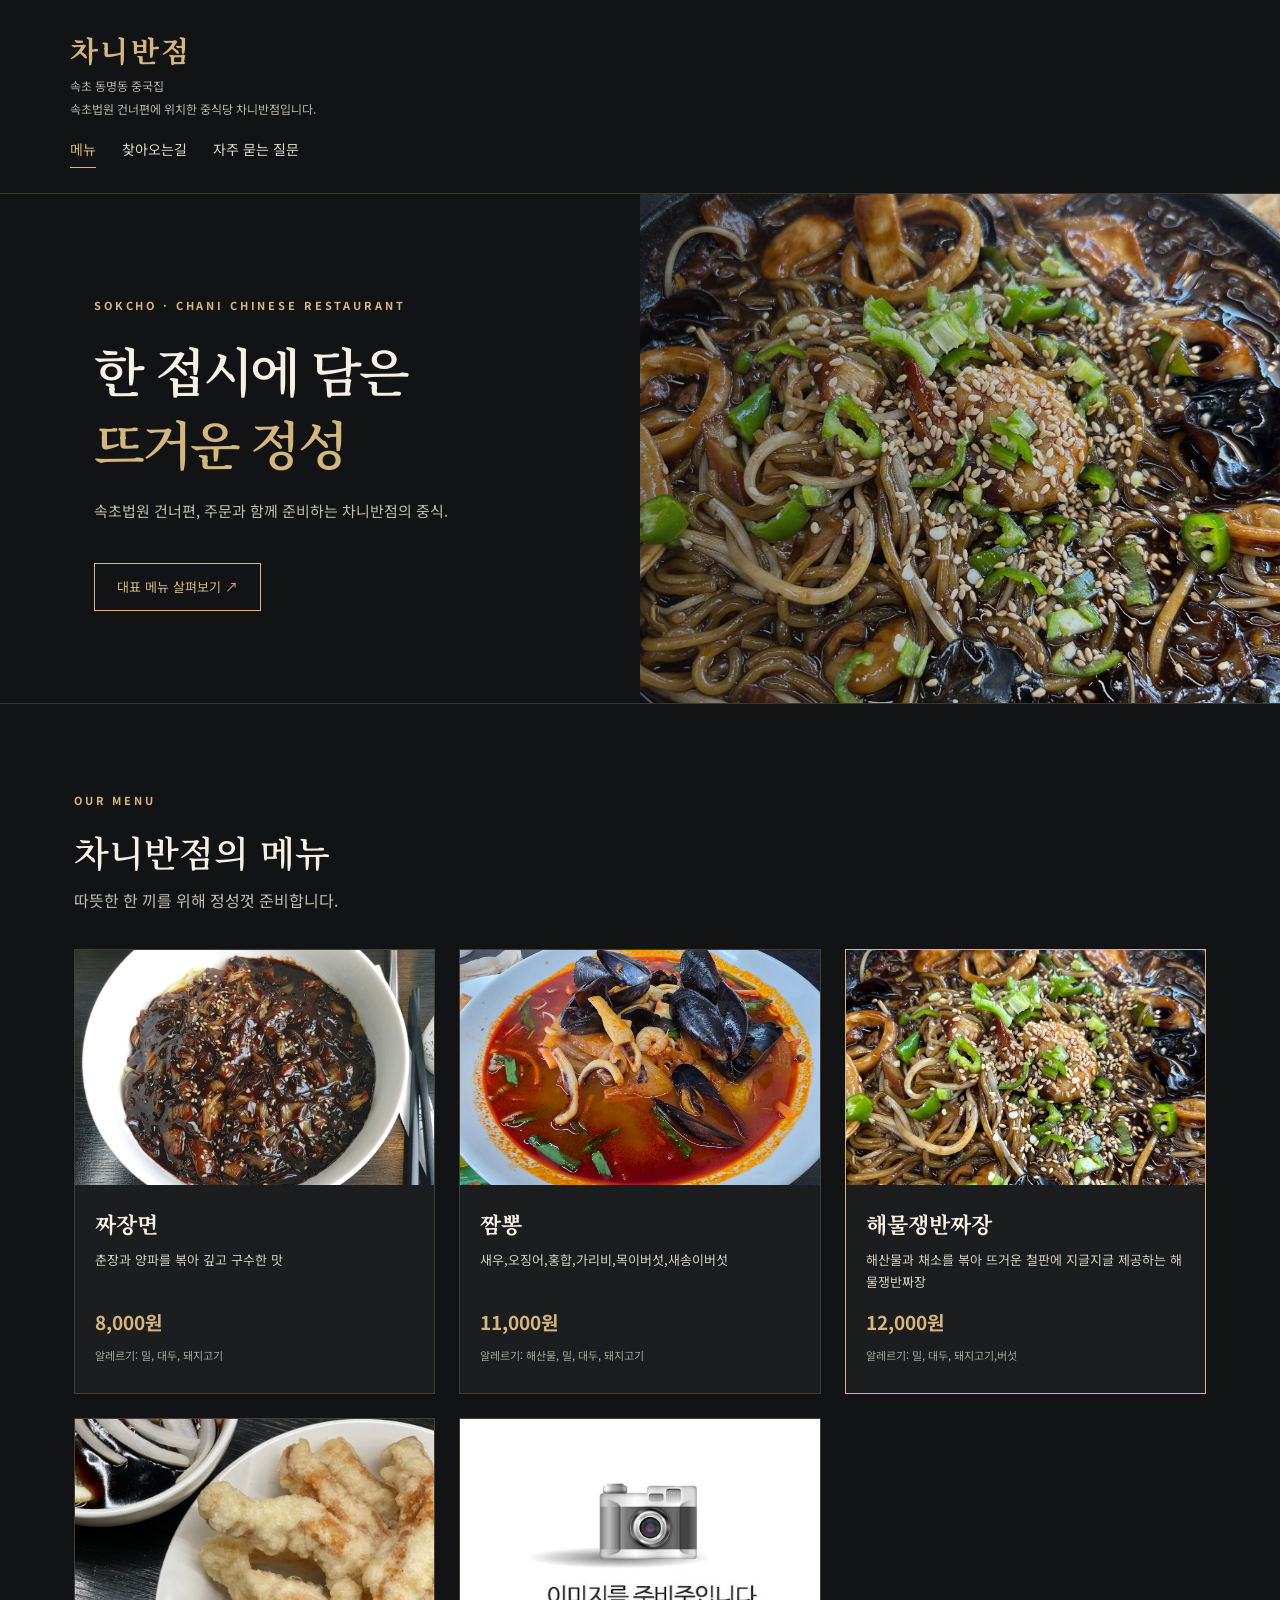
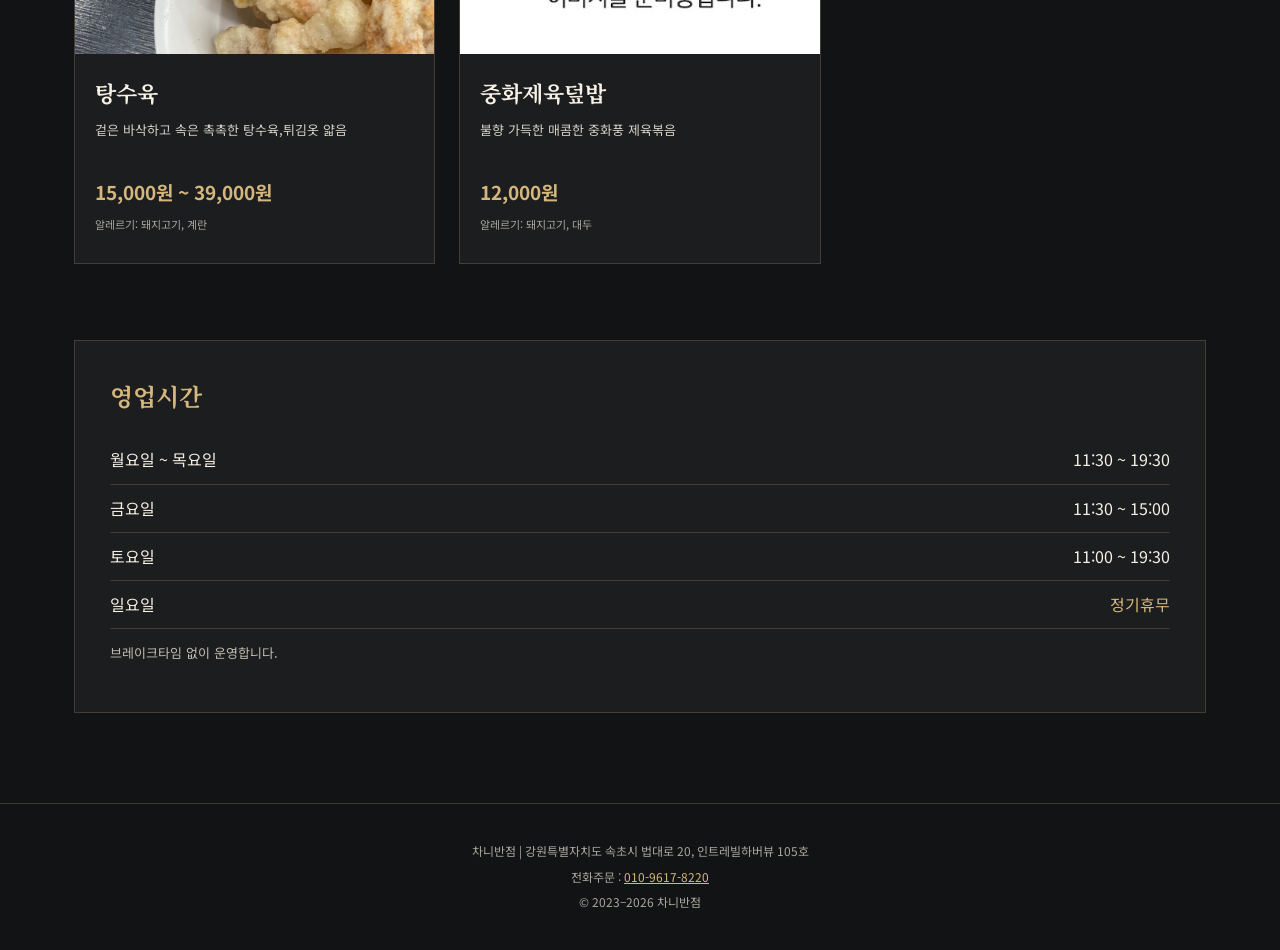
==== commit 4c8309d3: "동파육 제거" ====
--- a/index.html
+++ b/index.html
@@ -228,13 +228,14 @@
             <p class="price">15,000원 ~ 39,000원</p>
             <p class="allergy">알레르기: 돼지고기, 계란</p>
         </div>
-        <div class="menu-card soldout">
+        <!-------<div class="menu-card soldout">
             <img src="img/img_prepa.png" alt="동파육">
             <h3>동파육</h3>
             <p class="desc">천천히 졸여낸 부드러운 동파육</p>
             <p class="price">미판매중</p>
             <p class="allergy">알레르기: 돼지고기, 대두, 밀</p>
         </div>
+        ----->
         <div class="menu-card">
             <img src="img/img_prepa.png" alt="중화제육덮밥">
             <h3>중화제육덮밥</h3>
